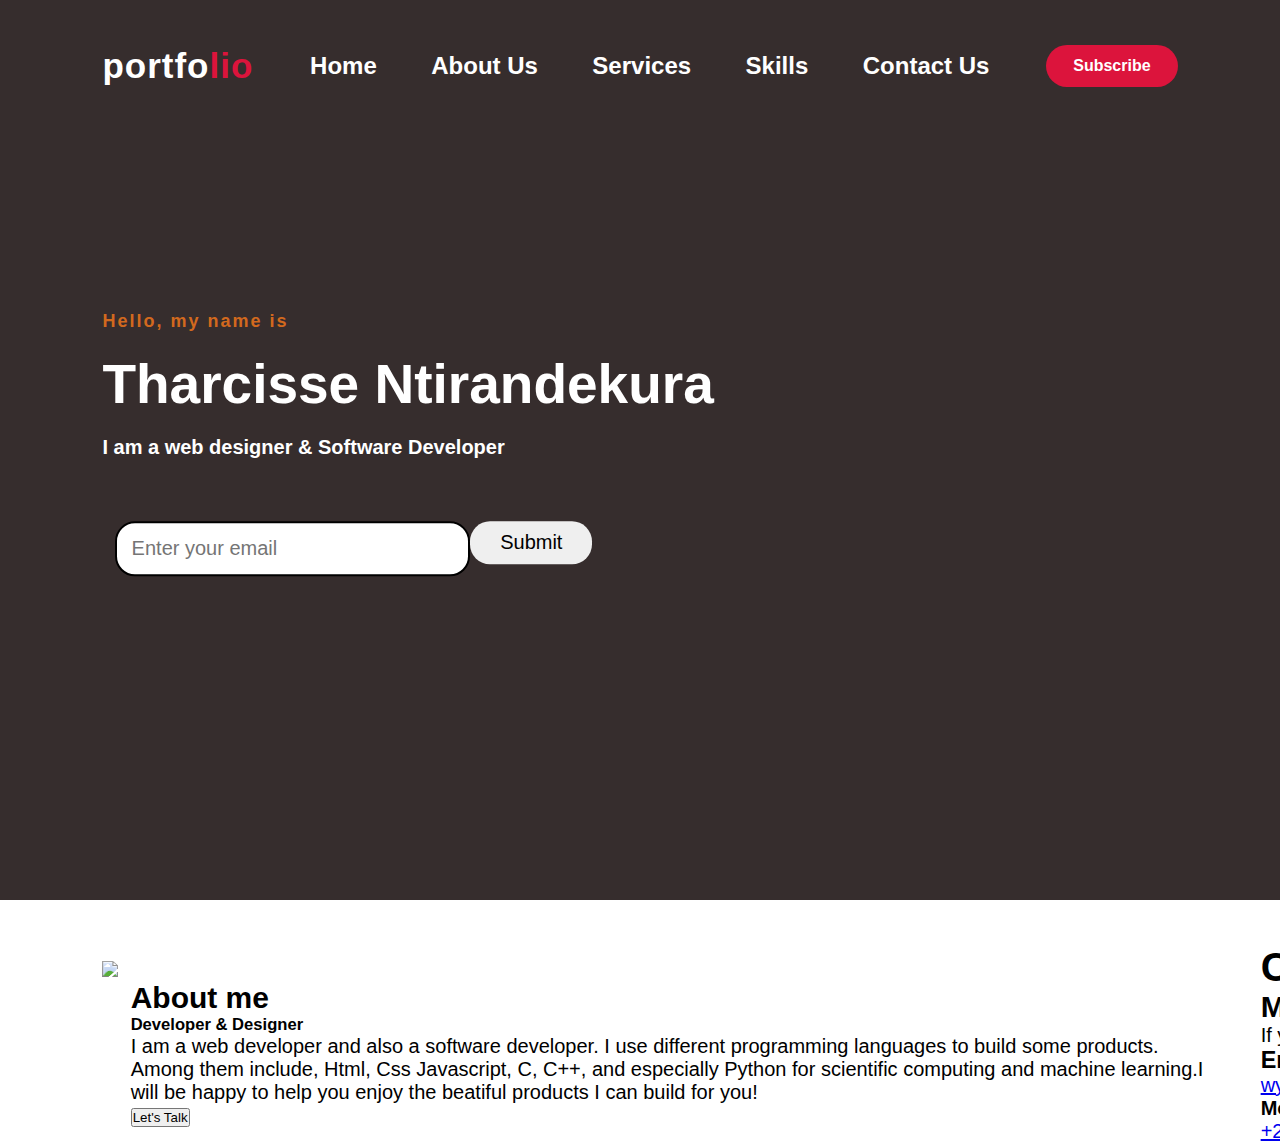
==== index.html @ 20a41207 "Adding the files that I think i haven't published yet" ====
<!DOCTYPE html>
<html lang="en">
<head>
    <meta charset="UTF-8">
    <meta http-equiv="X-UA-Compatible" content="IE=edge">
    <meta name="viewport" content="width=device-width, initial-scale=1.0">
    <title>My personal portfolio</title>
    <link rel="stylesheet" href="index.css">
</head>
<body>
    <div class="head">
        <nav>
            <h1 class="logo">portfo<span>lio</span></h1>
            <ul>
                <li><a href="#">Home</a></li>
                <li><a href="#">About Us</a></li>
                <li><a href="#">Services</a></li>
                <li><a href="#">Skills</a></li>
                <li><a href="#">Contact Us</a></li>
            </ul>
            <a href="#" class="btn">Subscribe</a>
        </nav>
        <div class="content">
            <h4>Hello, my name is</h4>
            <h1>Tharcisse Ntirandekura</h1>
            <h3>I am a web designer & Software Developer</h3>
            <div class="newsletter">
                <form>
                    <input type="email" name="email" placeholder="Enter your email">
                    <input type="button" name="submit" value="Submit">
                </form>
            </div>
        </div>
    </div>
    <div class="box">
        <section class="about">
            <img src="#">
            <div class="main">
                <h2>About me</h2>
                <h5>Developer & Designer</h5>
                <p>I am a web developer and also a software developer. I use different
                    programming languages to build some products. Among them include, Html, Css
                    Javascript, C, C++, and especially Python for scientific computing and machine
                    learning.I will be happy to help you enjoy the beatiful products I can build for you!
                </p>
                <button>Let's Talk </button>
            </div>
        </section>
        <section class="Contact me">
            <div class="main">
                <h1>Contact me</h1>
                <h2>My personal Information</h2>
                <p>If you want me to build your products, Please contact me on</p>
                <h3>Email</h3>
                <a href="wyzbel@gmail.com">wyzbel@gmail.com</a>
                <h4>Mobile Phone</h4>
                <a href="#">+257 61 71 37 74</a>

            </div>
        </section>
    </div>
</body>
</html>
---- index.css ----
*{
padding: 0;
margin: 0;
font-family: 'Josefin Sans',sans-serif;
box-sizing: border-box;
}
body{
    background-color: rgb(54, 45, 45);
}
.head{
    height: 100vh;
    width: 100%;
}
nav{
    display: flex;
    align-items: center;
    justify-content: space-between;
    padding-top: 45px;
    padding-left: 8%;
    padding-right: 8%;
}
.logo{
    color:white;
    font-size: 35px;
    letter-spacing: 1px;
    cursor: pointer;
}
span{
    color: crimson;
}
nav ul li{
    list-style: none;
    display: inline-block;
    padding: 1px 25px;

}
nav ul li a{
    color: white;
    text-decoration: none;
    font-weight: bold;
    text-transform: capitalize;
    font-size: 24px;

}
nav ul li a:hover{
    color: crimson;
    transition: .4s;

}
.btn{
    background-color: crimson;
    text-decoration: none;
    color: white;
    border: 2px solid transparent;
    font-weight: bold;
    padding: 10px 25px;
    border-radius: 30px;
    transition: transform .4s;
}
.btn:hover{
    transform :scale(1.2);

}
.content{
    position:absolute;
    top: 50%;
    left: 8%;
    transform: translateY(-50%);
}
.content h1{
    color: white;
    margin: 20px 0px 20px;
    font-size: 55px;
}
.content h3{
    color: white;
    margin-bottom:50px;
    font-size: 20px;
}
.content h4{
    color:chocolate;
    font-size: 18px;
    letter-spacing: 2px;
}
.newsletter form{
    width: 380px;
    max-width: 100%;
    position: relative;
    padding: 2%;
}
.newsletter form input:first-child{
    display: inline-block;
    width: 100%;
    padding: 14px 130px 14px 15px ;
    border: 2px solid;
    outline: none;
    border-radius: 20px;
    font-size: 20px;
}
.newsletter form input:last-child{
    position: absolute;
    display: inline-block;
    outline: none;
    border: none;
    padding: 10px 30px;
    border-radius: 20px;
    font-size: 20px;
    
}

.main{
    width: 1130px;
    max-width: 95%;
    margin: 0 auto;
    align-items: center;
    justify-content: space-around;
    font-size: 20px;
}
.box{
    display: flex;
    align-items: center;
    justify-content: space-between;
    padding-top: 45px;
    padding-left: 8%;
    padding-right: 8%;
    background-color: white;
    border: 3px;
}
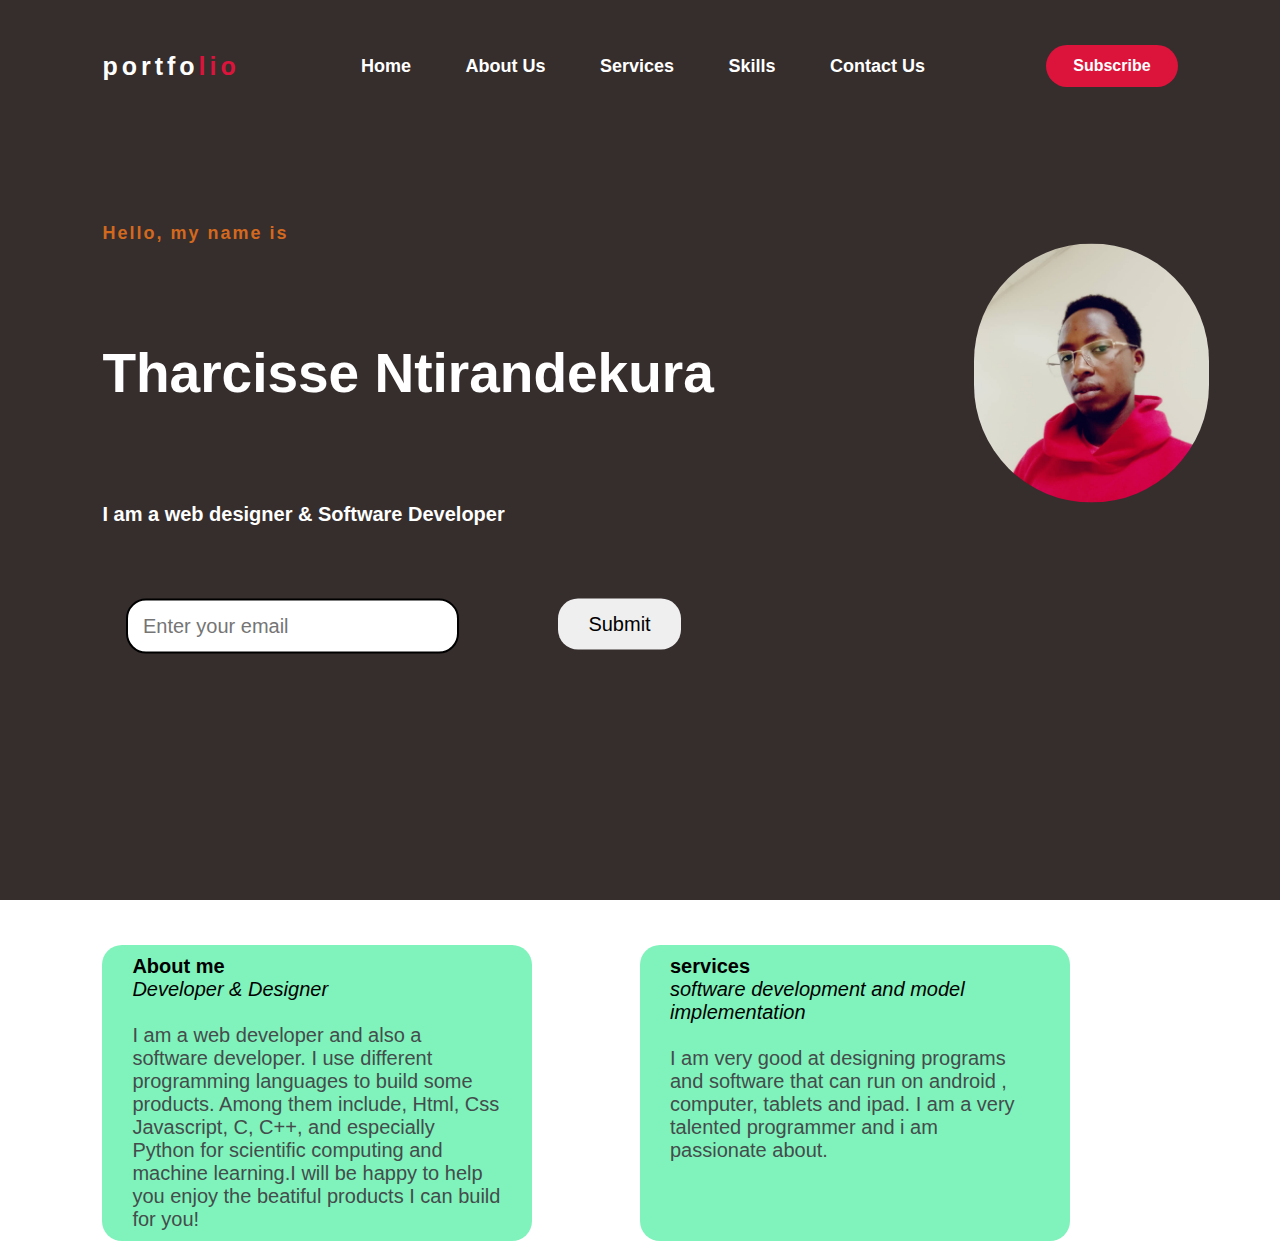
==== commit dd483ae7: "updating the portfolion by making nice the frontend" ====
--- a/index.html
+++ b/index.html
@@ -22,7 +22,11 @@
         </nav>
         <div class="content">
             <h4>Hello, my name is</h4>
-            <h1>Tharcisse Ntirandekura</h1>
+            <div class = "image">
+                <h1 class="name">Tharcisse Ntirandekura</h1>
+                <img src="myimage.jpeg" alt="" height="10%" width="20%">
+            </div>
+            
             <h3>I am a web designer & Software Developer</h3>
             <div class="newsletter">
                 <form>
@@ -33,31 +37,26 @@
         </div>
     </div>
     <div class="box">
-        <section class="about">
-            <img src="#">
-            <div class="main">
-                <h2>About me</h2>
-                <h5>Developer & Designer</h5>
-                <p>I am a web developer and also a software developer. I use different
-                    programming languages to build some products. Among them include, Html, Css
-                    Javascript, C, C++, and especially Python for scientific computing and machine
-                    learning.I will be happy to help you enjoy the beatiful products I can build for you!
-                </p>
-                <button>Let's Talk </button>
-            </div>
-        </section>
-        <section class="Contact me">
-            <div class="main">
-                <h1>Contact me</h1>
-                <h2>My personal Information</h2>
-                <p>If you want me to build your products, Please contact me on</p>
-                <h3>Email</h3>
-                <a href="wyzbel@gmail.com">wyzbel@gmail.com</a>
-                <h4>Mobile Phone</h4>
-                <a href="#">+257 61 71 37 74</a>
+        <div class="about">
+            <h><strong>About me</strong></h><br>
+            <h><i>Developer & Designer</i></h><br><br>
+            <p>
+            I am a web developer and also a software developer. I use different
+            programming languages to build some products. Among them include, Html, Css
+            Javascript, C, C++, and especially Python for scientific computing and machine
+            learning.I will be happy to help you enjoy the beatiful products I can build for you!
+            </p>
+        </div>
 
-            </div>
-        </section>
+        <div class="services">
+            <h><strong>services</strong></h><br>
+            <h><i>software development and model implementation</i></h><br><br>
+            <p>
+                I am very good at designing programs and software that can run on android
+                , computer, tablets and ipad. I am a very talented programmer and i am passionate 
+                about.
+            </p>
+        </div>
     </div>
 </body>
 </html>--- a/index.css
+++ b/index.css
@@ -19,10 +19,22 @@
     padding-left: 8%;
     padding-right: 8%;
 }
+.image{
+    display: flex;
+
+    flex-direction: row;
+    align-items: center;
+    justify-content: space-between;
+}
+img{
+    position: relative;
+    right: 6%;
+    border-radius: 150px;
+}
 .logo{
     color:white;
-    font-size: 35px;
-    letter-spacing: 1px;
+    font-size: 25px;
+    letter-spacing: 4px;
     cursor: pointer;
 }
 span{
@@ -39,7 +51,7 @@
     text-decoration: none;
     font-weight: bold;
     text-transform: capitalize;
-    font-size: 24px;
+    font-size: 18px;
 
 }
 nav ul li a:hover{
@@ -82,11 +94,17 @@
     font-size: 18px;
     letter-spacing: 2px;
 }
+.content .name:hover{
+    transition-duration: 0.4s;
+    color: brown;
+    transform: scale(1.2);
+}
 .newsletter form{
     width: 380px;
     max-width: 100%;
     position: relative;
     padding: 2%;
+    justify-content: space-between;
 }
 .newsletter form input:first-child{
     display: inline-block;
@@ -102,9 +120,10 @@
     display: inline-block;
     outline: none;
     border: none;
-    padding: 10px 30px;
+    padding: 14px 30px;
     border-radius: 20px;
     font-size: 20px;
+    left: 120%;
     
 }
 
@@ -118,11 +137,44 @@
 }
 .box{
     display: flex;
-    align-items: center;
-    justify-content: space-between;
     padding-top: 45px;
     padding-left: 8%;
     padding-right: 8%;
     background-color: white;
     border: 3px;
-}+    font-size: 20px;
+    color: rgb(68, 76, 76);
+    font-family: Arial, Helvetica, sans-serif;
+    
+}
+
+.about, .services{
+    background-color:springgreen;
+    padding: 10px 30px;
+    border-radius: 20px;
+}
+.about{
+    background-color: rgb(127, 243, 187);
+    width: 40%;
+}
+
+.services{
+    position: relative;
+    background-color: rgb(127, 243, 187);
+    width: 40%;
+    left: 10%;
+}
+.about:hover {
+    transition: transform 0.4s;
+    transform: scale(1.2);
+  }
+.services:hover{
+    transition: transform .4s;
+    transform :scale(1.2);
+    border-color: blue;
+    border-width: 10px;
+}
+.box h{
+    color: black;
+}
+
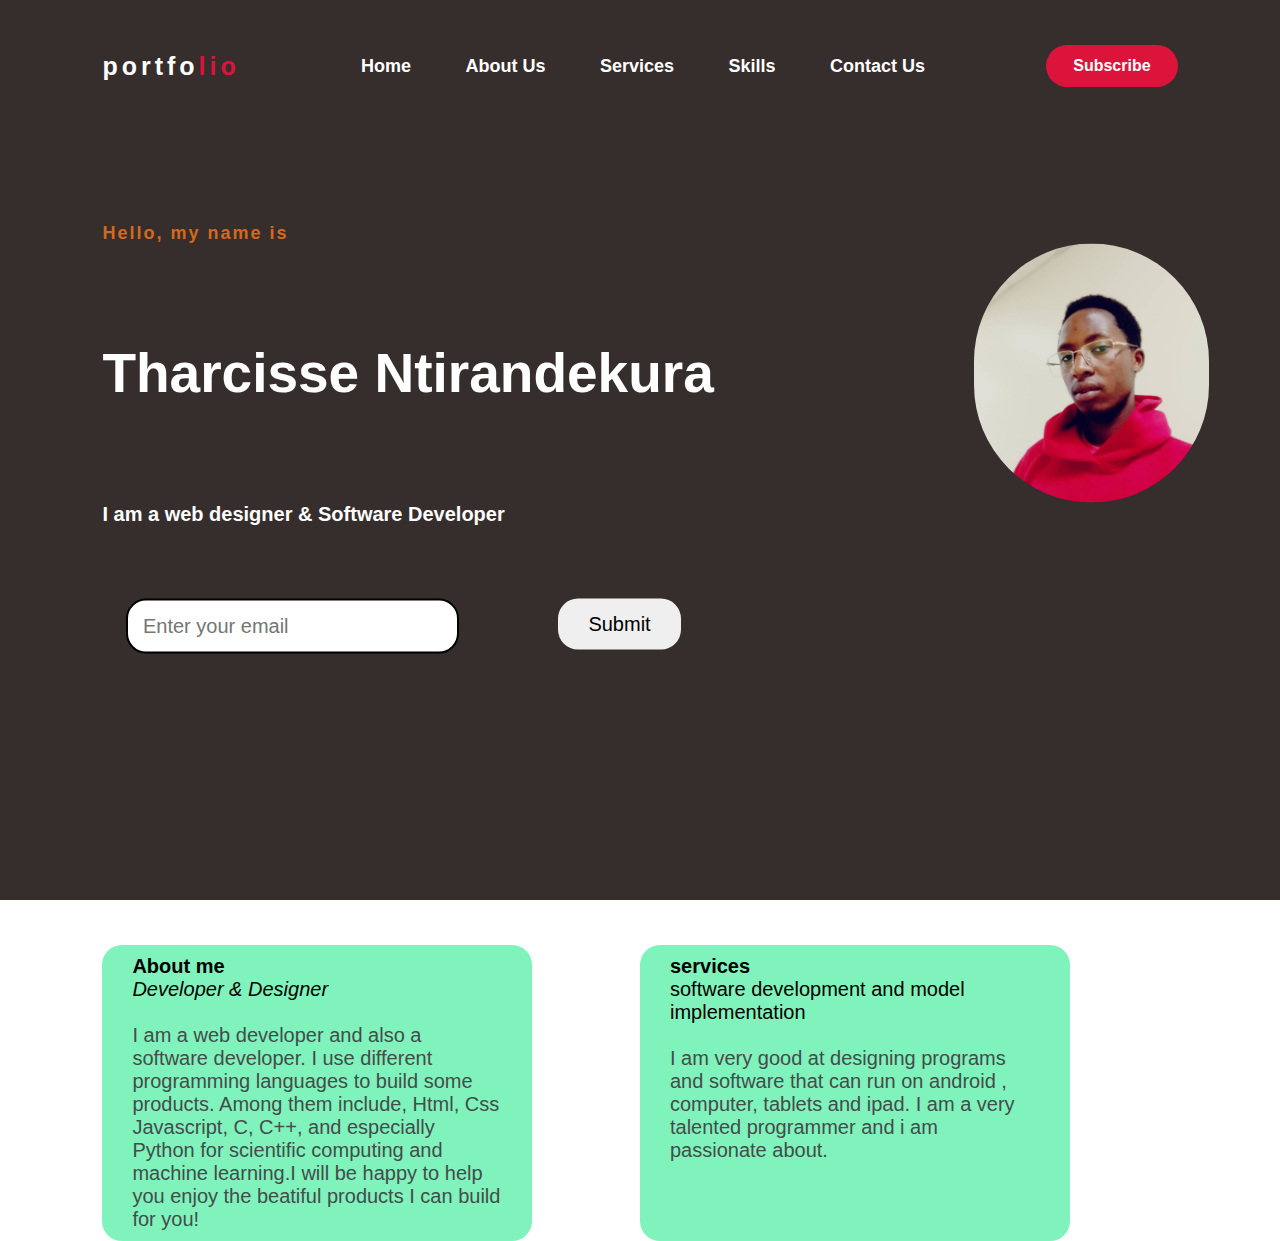
==== commit 895be199: "changing the file" ====
--- a/index.html
+++ b/index.html
@@ -50,7 +50,7 @@
 
         <div class="services">
             <h><strong>services</strong></h><br>
-            <h><i>software development and model implementation</i></h><br><br>
+            <h>software development and model implementation</h><br><br>
             <p>
                 I am very good at designing programs and software that can run on android
                 , computer, tablets and ipad. I am a very talented programmer and i am passionate 
